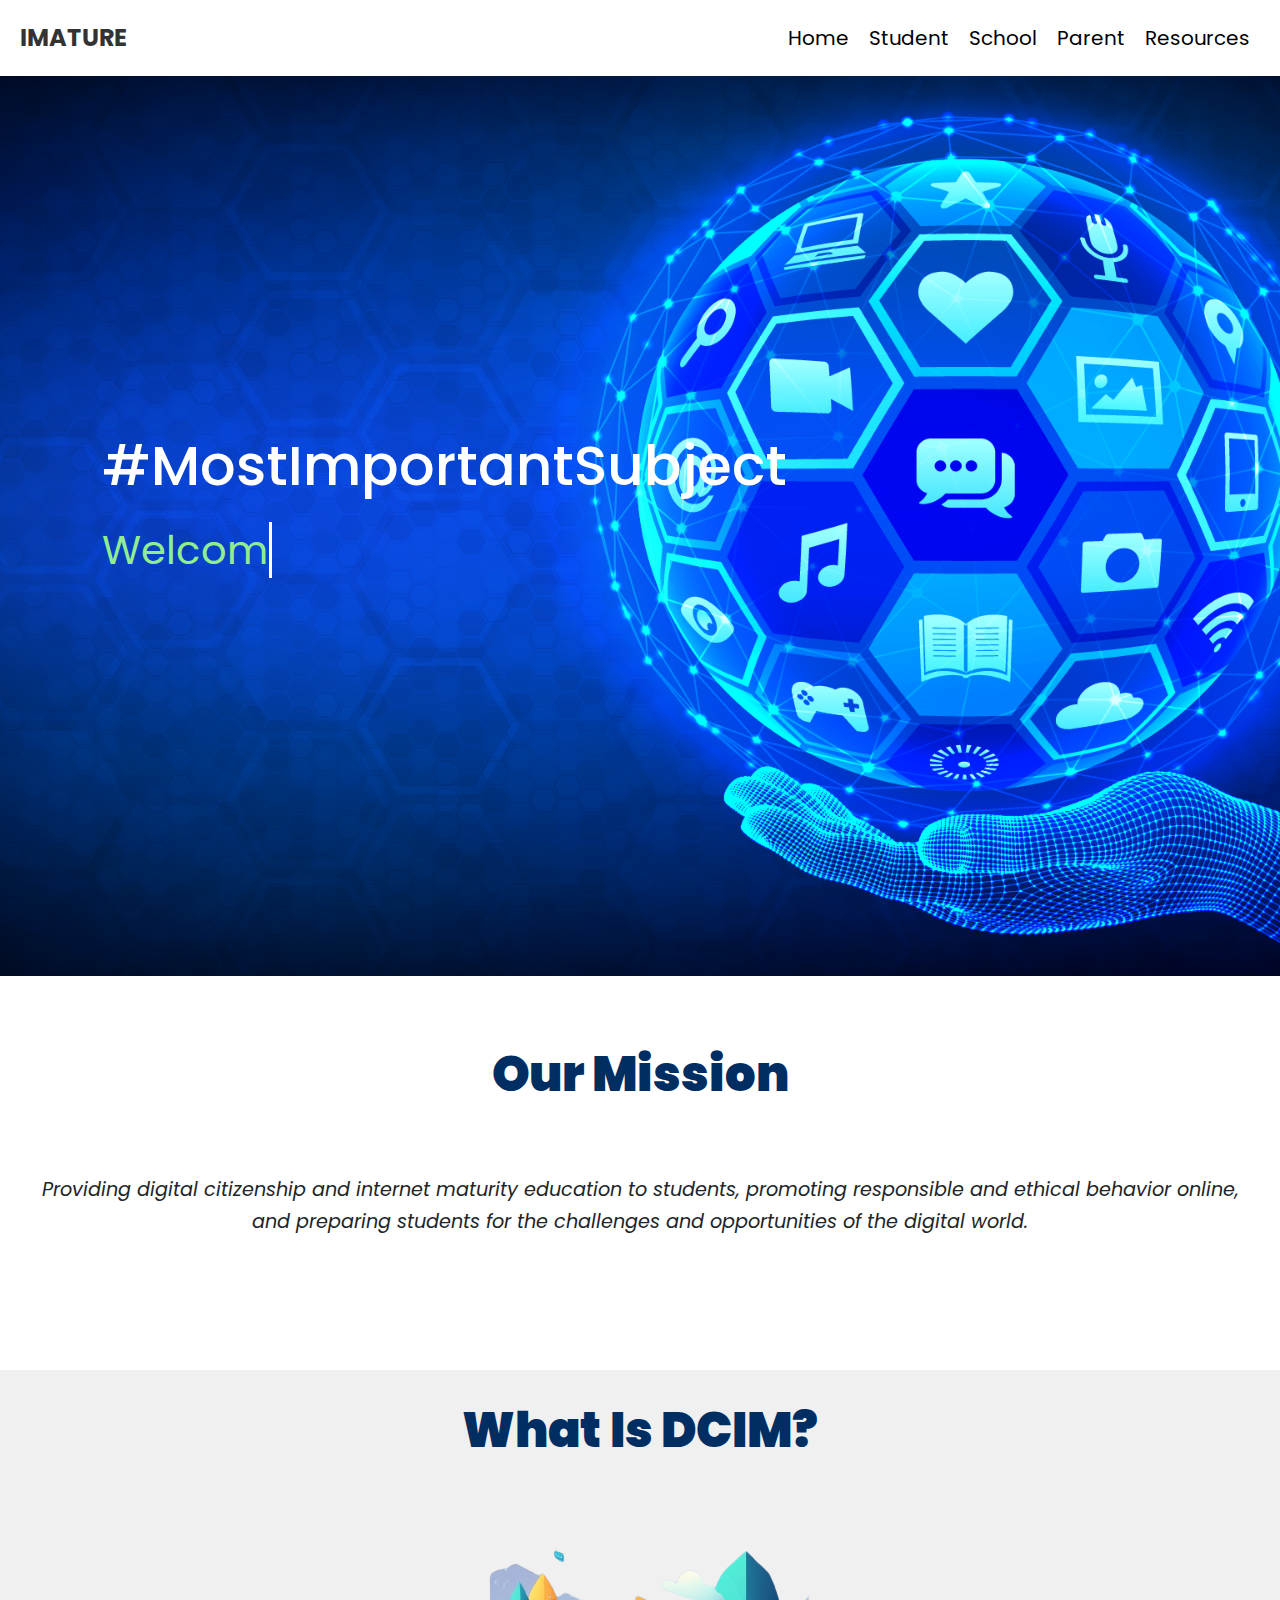
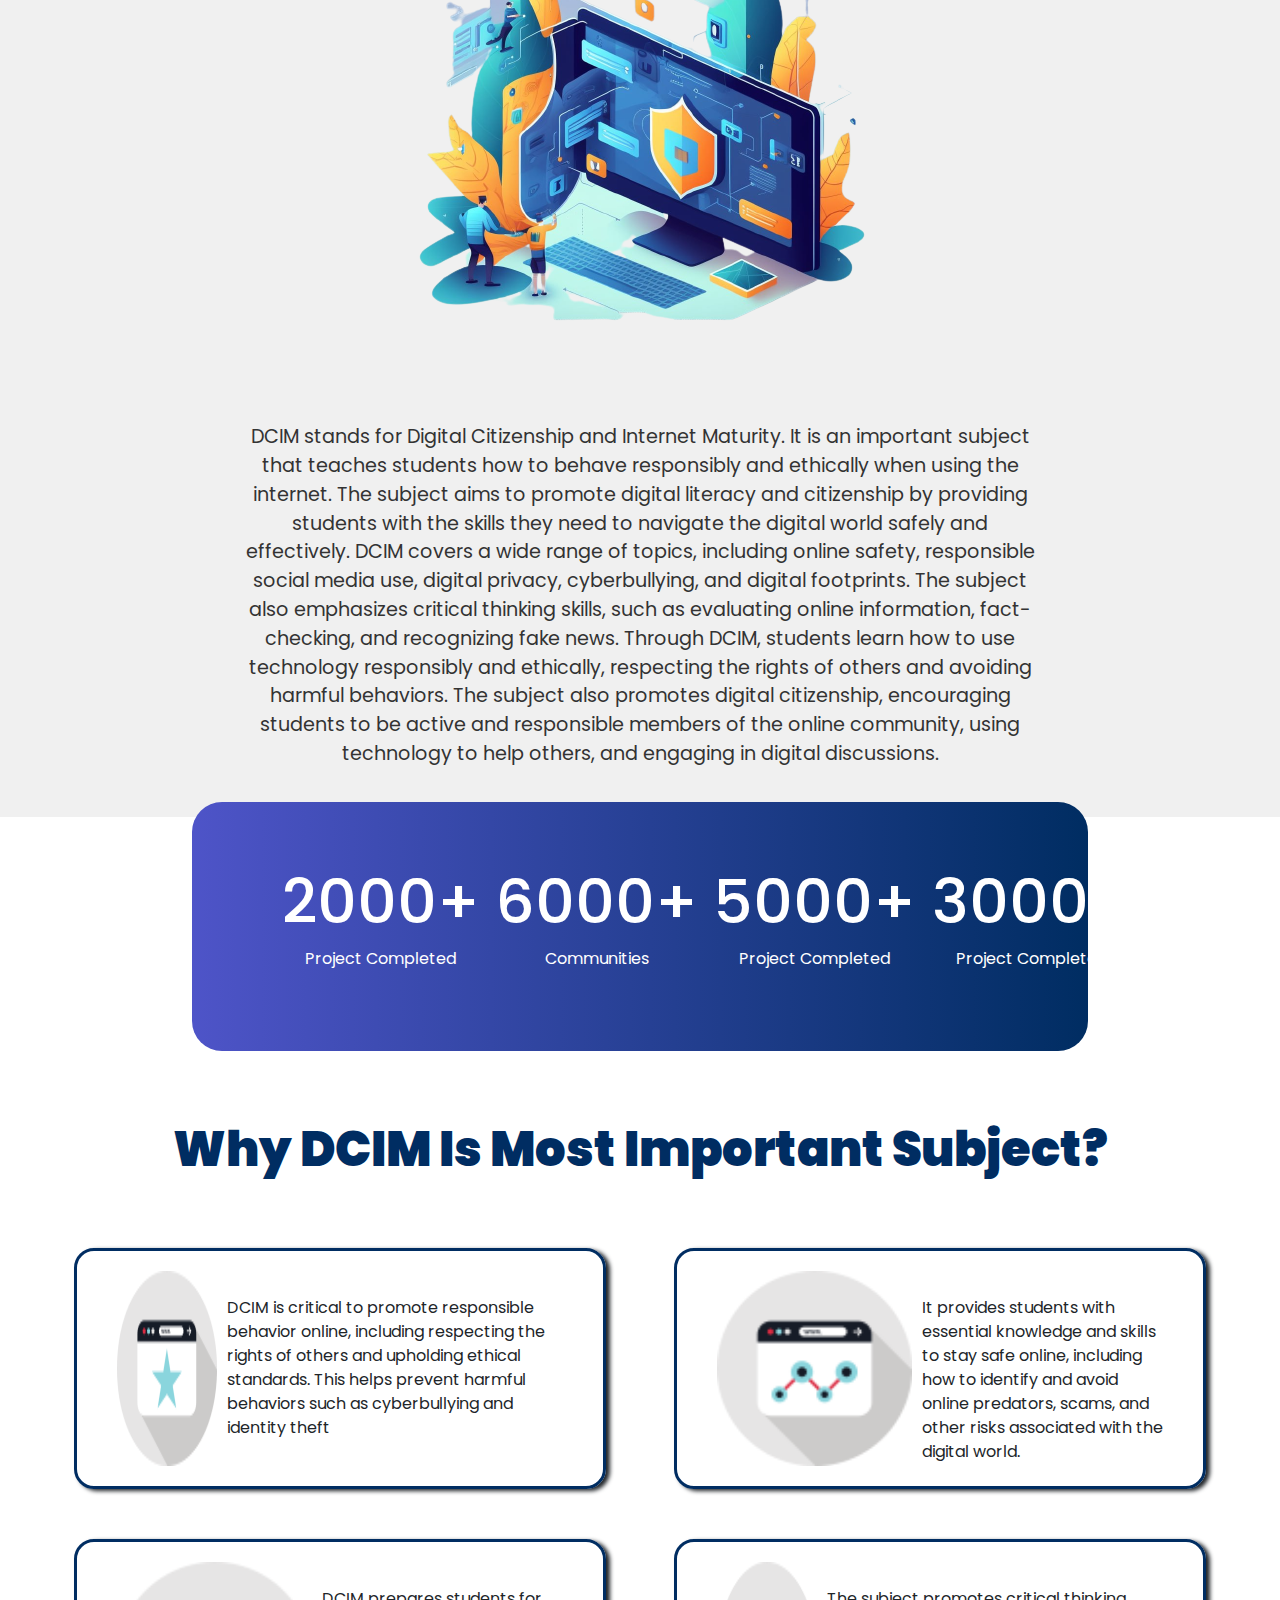
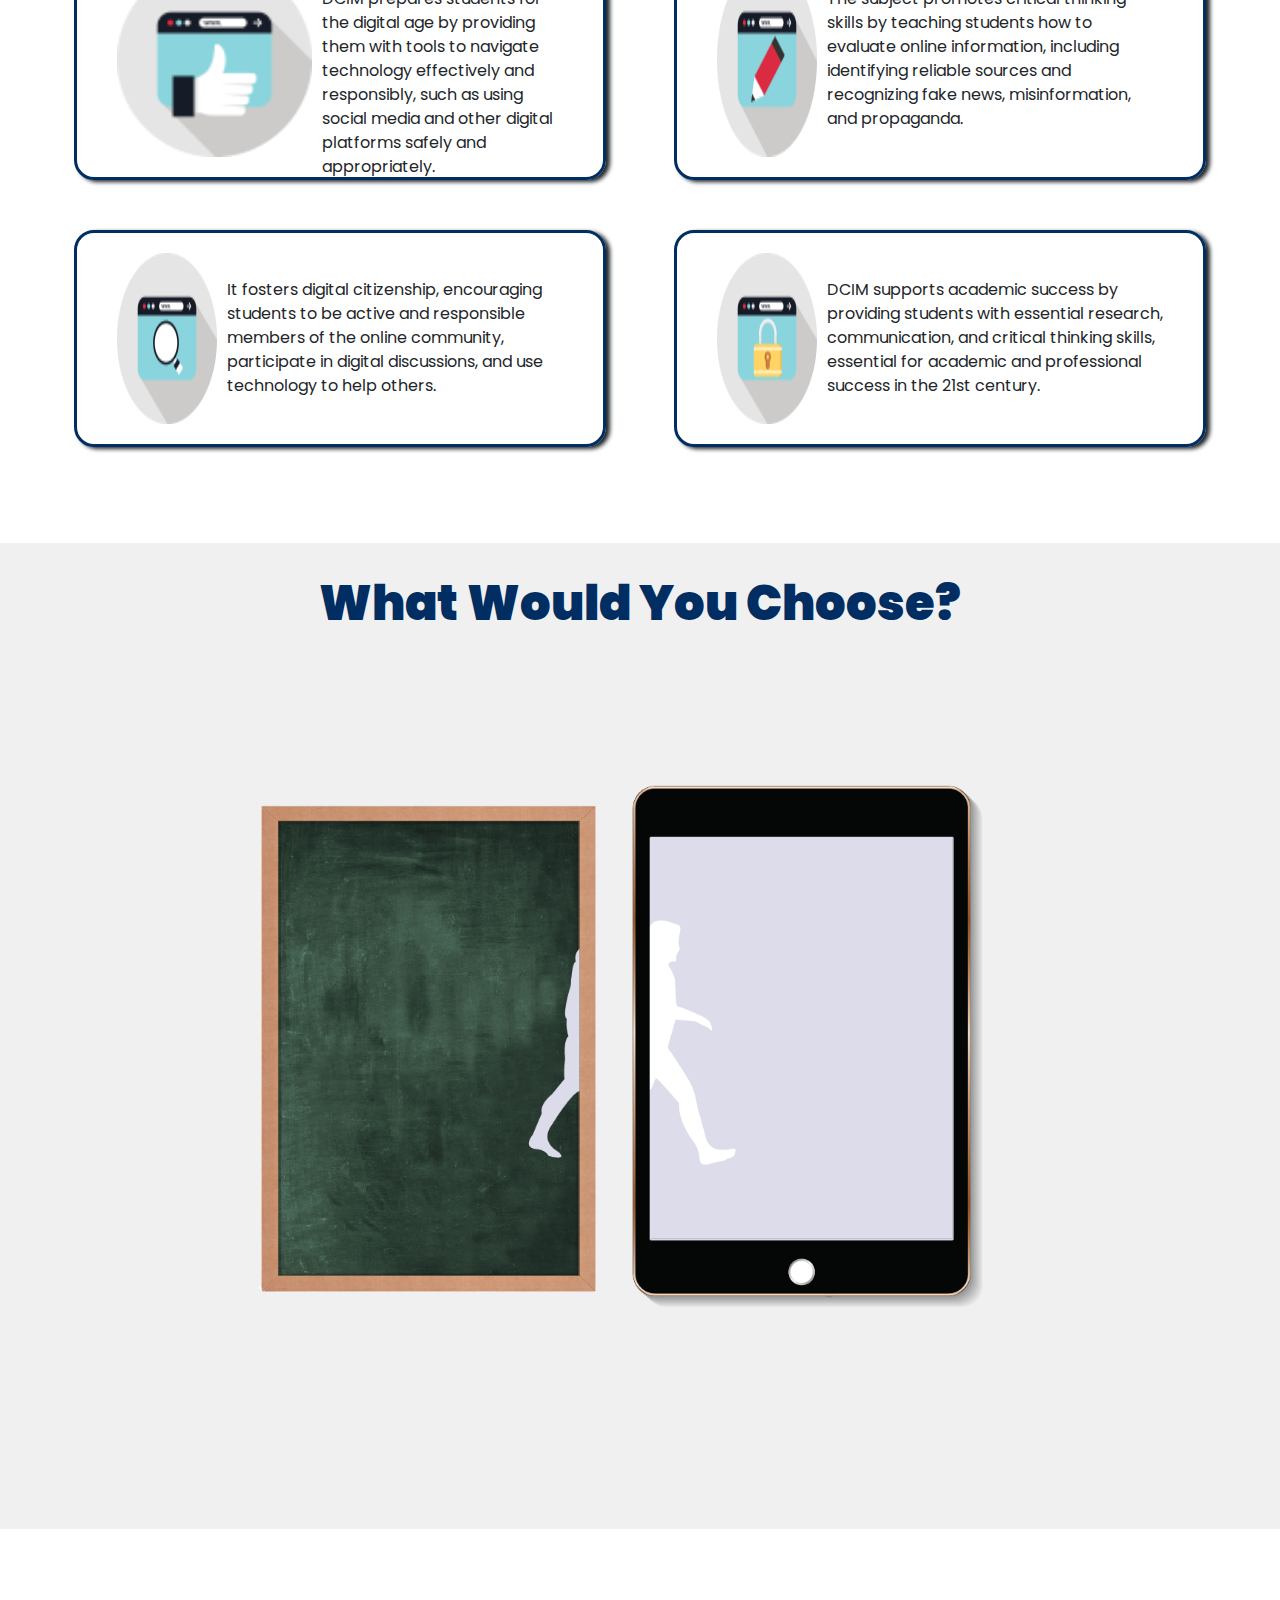
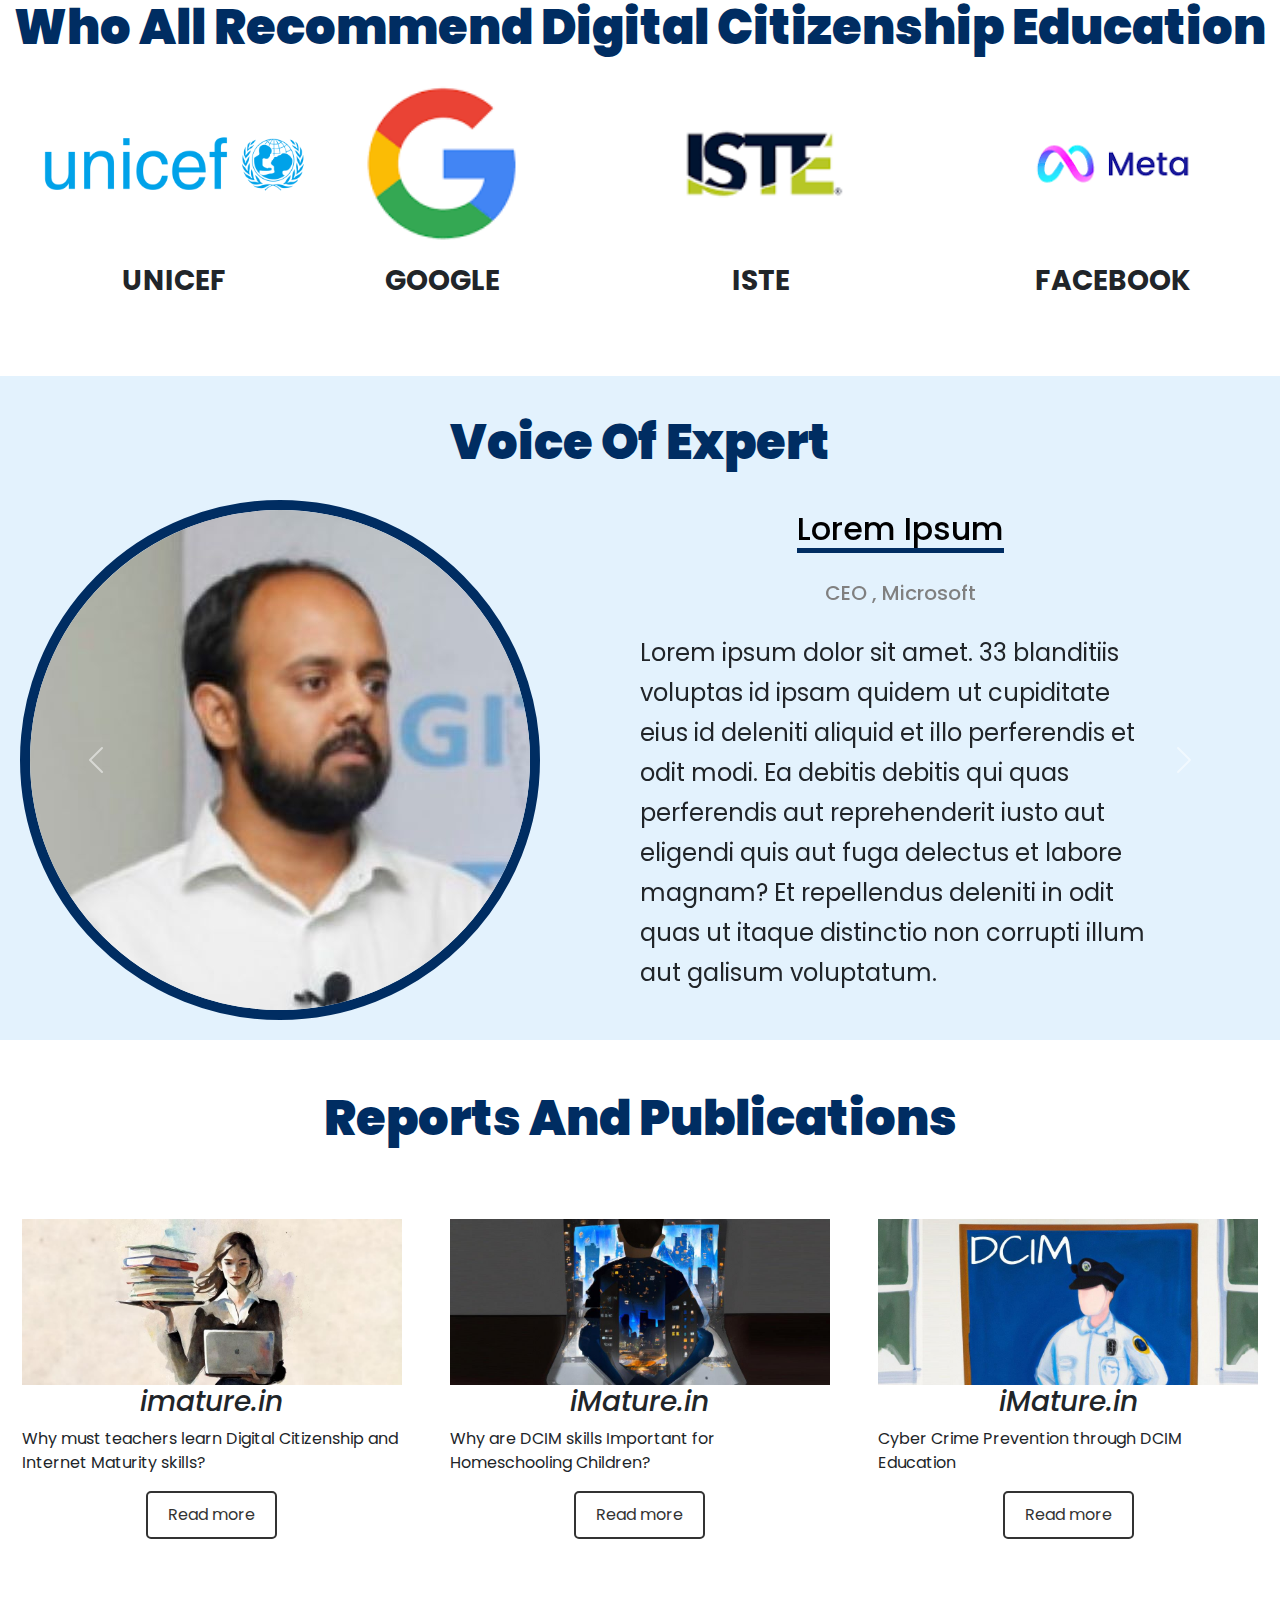
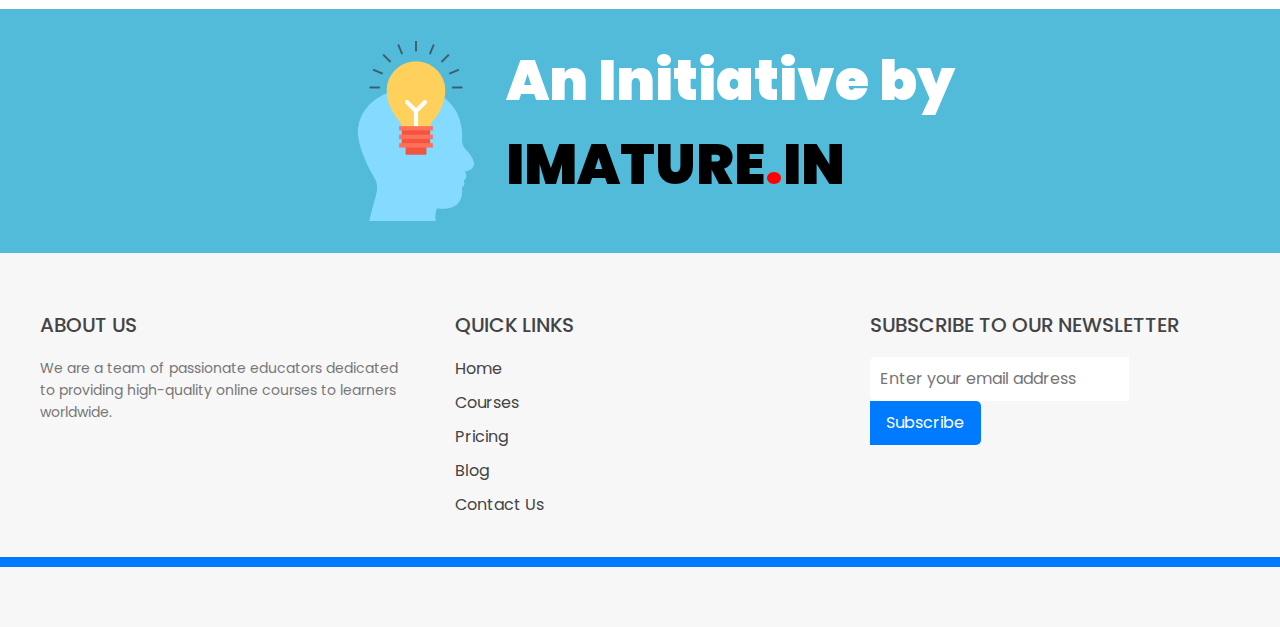
==== index.html @ e11a8e47 "Before Content Finalize" ====
<!DOCTYPE html>
<html lang="en">
  <head>
    <meta charset="UTF-8" />
    <meta http-equiv="X-UA-Compatible" content="IE=edge" />
    <meta name="viewport" content="width=device-width, initial-scale=1.0" />
    <title>#MostImportantSubject</title>

    <link rel="shortcut icon" href="./Images/fav.png" type="image/x-icon">

    <link rel="stylesheet" href="./CSS/style.css" />
    <script src="./Js/javascript.js"></script>

    <link rel="stylesheet" href="https://cdn.jsdelivr.net/npm/bootstrap@5.3.0-alpha1/dist/css/bootstrap.min.css" />
    <script src="	https://cdn.jsdelivr.net/npm/bootstrap@5.3.0-alpha1/dist/js/bootstrap.bundle.min.js"></script>
  </head>

  <body>

    <!-- Navbar  -->


    <nav>
      <div class="logo">
        <a href="#">IMATURE</a>
      </div>
      <ul class="menu">
        <li><a href="/index.html">Home</a></li>
        <li><a href="/students.html">Student</a></li>
        <li><a href="/school.html">School</a></li>
        <li><a href="/parents.html">Parent</a></li>
        <li><a href="/resources.html">Resources</a></li>
      </ul>
      <div class="burger">
        <div class="line"></div>
        <div class="line"></div>
        <div class="line"></div>
      </div>
    </nav>


    <!-- Hero Page -->


    <section class="hero">
      <div class="hero-text">
        <!-- Typewriter -->
        <h1>#MostImportantSubject</h1>
        <p
          class="typewrite"
          data-period="2000"
          data-type='[ 
                "Welcome to the new future", 
                "The future is Here", 
                "A fight against Internet", 
                "TheMostImportantSubject" 
                ]'
        ></p>
      </div>
    </section>


    <!-- Mission -->


    <div class="mission section">
      <h1 class="heading">Our Mission</h1>
      <p>
        Providing digital citizenship and internet maturity education to students, promoting responsible and ethical behavior online, <br> and preparing students for the challenges and opportunities of the digital world.
      </p>
    </div>


    <!-- What is DCIM -->


    <div class="dcim-section">
      <h1 class="heading">What Is DCIM?</h1>
      <div class="dcim-content">
        <img src="./Images/LandingPage/DCIM.png" alt="DCIM" />
        <p>
          DCIM stands for Digital Citizenship and Internet Maturity. It is an important subject that teaches students how to behave responsibly and ethically when using the internet. The subject aims to promote digital literacy and citizenship by providing students with the skills they need to navigate the digital world safely and effectively. DCIM covers a wide range of topics, including online safety, responsible social media use, digital privacy, cyberbullying, and digital footprints. The subject also emphasizes critical thinking skills, such as evaluating online information, fact-checking, and recognizing fake news. Through DCIM, students learn how to use technology responsibly and ethically, respecting the rights of others and avoiding harmful behaviors. The subject also promotes digital citizenship, encouraging students to be active and responsible members of the online community, using technology to help others, and engaging in digital discussions.
        </p>
      </div>
    </div>


    <!-- Numbers -->
    
    <div class="section numbers">
      <div class="container2 grid grid-four-column">
        <div>
          <h2 class="counter-numbers">2000+</h2>
          <p>project completed</p>
        </div>
        <div>
          <h2 class="counter-numbers">6000+</h2>
          <p>Communities</p>
        </div>
        <div>
          <h2 class="counter-numbers">5000+</h2>
          <p>project completed</p>
        </div>
        <div>
          <h2 class="counter-numbers">3000+</h2>
          <p>project completed</p>
        </div>
      </div>
    </div>


    
    <!-- Why DCIM -->


    <div class="whydcim section">
      <h1 class="heading">Why DCIM Is Most Important Subject?</h1>

      <div class="whydcim_cards">
        <div class="whydcim_frame">
          <img src="./Images/StudentsPage/skill_10.png" alt="whydcim" />
          <p>
            DCIM is critical to promote responsible behavior online, including respecting the rights of others and upholding ethical standards. This helps prevent harmful behaviors such as cyberbullying and identity theft
          </p>
        </div>

        <div class="whydcim_frame">
          <img src="./Images/StudentsPage/skill_4.png" alt="whydcim" />
          <p>
            It provides students with essential knowledge and skills to stay safe online, including how to identify and avoid online predators, scams, and other risks associated with the digital world.
          </p>
        </div>

        <div class="whydcim_frame">
          <img src="./Images/StudentsPage/skill_3.png" alt="whydcim" />
          <p>
            DCIM prepares students for the digital age by providing them with tools to navigate technology effectively and responsibly, such as using social media and other digital platforms safely and appropriately.
          </p>
        </div>

        <div class="whydcim_frame">
          <img src="./Images/StudentsPage/skill_6.png" alt="whydcim" />
          <p>
            The subject promotes critical thinking skills by teaching students how to evaluate online information, including identifying reliable sources and recognizing fake news, misinformation, and propaganda.
          </p>
        </div>

        <div class="whydcim_frame">
          <img src="./Images/StudentsPage/skill_7.png" alt="whydcim" />
          <p>
            It fosters digital citizenship, encouraging students to be active and responsible members of the online community, participate in digital discussions, and use technology to help others.
          </p>
        </div>

        <div class="whydcim_frame">
          <img src="./Images/StudentsPage/skill_9.png" alt="whydcim" />
          <p>
            DCIM supports academic success by providing students with essential research, communication, and critical thinking skills, essential for academic and professional success in the 21st century.
          </p>
        </div>
      </div>
    </div>


    
    <!-- Would You Rather -->

    <div class="dcim-section">
      <h1 class="heading"> What Would You Choose? </h1>
      <div class="dcim-content">
        <img src="./Images/LandingPage/BgLess.png" alt="DCIM" />
      </div>
    </div>


    <!-- Supporters -->


    <div class="organisation section">
      <h1 class="heading">Who All Recommend Digital Citizenship Education</h1>
    
      <div class="org">
        <div class="organisation_content">
          <img src="./Images/LandingPage/unicef.png" alt="unicef">
          <h3>UNICEF</h3>
        </div>
    
        <div class="organisation_content">
          <img src="./Images/LandingPage/google-logo.png" alt="unicef">
          <h3>GOOGLE</h3>
        </div>
    
        <div class="organisation_content">
          <img src="./Images/LandingPage/ISTE-logo.png" alt="unicef">
          <h3>ISTE</h3>
        </div>
        <div class="organisation_content">
          <img src="./Images/LandingPage/facebook-logo.png" alt="unicef">
          <h3>FACEBOOK</h3>
        </div>
      </div>
    </div>

    <!-- Testimonials -->

    <div class="expert">
      <h1 class="heading">Voice Of Expert</h1>
    
      <div id="carouselExample" class="carousel slide">
        <div class="carousel-inner">
          <div class="carousel-item active">
            <div class="expert_content">
              <img src=" ./Images/SchoolPage/raghupandey.jpg
" alt="expert" />
    
              <div class="expert_voice">
                <h2>Lorem Ipsum</h2>
                <h5>CEO , Microsoft</h5>
                <p>
                  Lorem ipsum dolor sit amet. 33 blanditiis voluptas id ipsam
                  quidem ut cupiditate eius id deleniti aliquid et illo
                  perferendis et odit modi. Ea debitis debitis qui quas
                  perferendis aut reprehenderit iusto aut eligendi quis aut fuga
                  delectus et labore magnam? Et repellendus deleniti in odit
                  quas ut itaque distinctio non corrupti illum aut galisum
                  voluptatum.
                </p>
    
                <div class="expert_icon"></div>
              </div>
            </div>
          </div>
          <div class="carousel-item">
            <div class="expert_content">
              <img src="./Images/SchoolPage/raghupandey.jpg
" alt="expert" />
    
              <div class="expert_voice">
                <h2>Lorem Ipsum</h2>
                <h5>CEO , Microsoft</h5>
                <p>
                  Lorem ipsum dolor sit amet. 33 blanditiis voluptas id ipsam
                  quidem ut cupiditate eius id deleniti aliquid et illo
                  perferendis et odit modi. Ea debitis debitis qui quas
                  perferendis aut reprehenderit iusto aut eligendi quis aut fuga
                  delectus et labore magnam? Et repellendus deleniti in odit
                  quas ut itaque distinctio non corrupti illum aut galisum
                  voluptatum.
                </p>
    
                <div class="expert_icon"></div>
              </div>
            </div>
          </div>
        </div>
        <button class="carousel-control-prev" type="button" data-bs-target="#carouselExample" data-bs-slide="prev">
          <span class="carousel-control-prev-icon" aria-hidden="true"></span>
          <span class="visually-hidden">Previous</span>
        </button>
        <button class="carousel-control-next" type="button" data-bs-target="#carouselExample" data-bs-slide="next">
          <span class="carousel-control-next-icon" aria-hidden="true"></span>
          <span class="visually-hidden">Next</span>
        </button>
      </div>
    </div>


    <!-- Reports -->

    <div class="reports">
      <h1 class="report_heading heading">Reports And Publications</h1>
      <div class="report section">
        <div class="report_content">
          <img src="./Images/LandingPage/report-imature.jfif" alt="newspaper" />
          <h3>imature.in</h3>
          <p>Why must teachers learn Digital Citizenship and Internet Maturity skills?</p>
         <a href="https://imature.in/blog/post/2865/why-must-teachers-learn-digital-citizenship-and-internet-maturity-skills" class="report-button">Read more</a>
        </div>
       
      
      
      
        <div class="report_content">
          <img src="./Images/LandingPage/report-imature-2.jfif" alt="newspaper" />
          <h3>iMature.in</h3>
          <p>Why are DCIM skills Important for Homeschooling Children?</p>
          <a href="
          https://imature.in/blog/post/2862/why-are-dcim-skills-important-for-homeschooling-children" class="report-button">Read more</a>
        </div>

        <div class="report_content">
          <img src="./Images/LandingPage/report-imature-3.jfif" alt="newspaper" />
          <h3>iMature.in</h3>
          <p>Cyber Crime Prevention through DCIM Education</p>
          <a href="https://imature.in/blog/post/2861/cyber-crime-prevention-through-dcim-education" target="_blank" class="report-button">Read more</a>
        </div>

        <!-- <div class="report_content">
          <img src="./Images/LandingPage/cyber-report.jpg" alt="newspaper" />
          <h3>Cyber Civics</h3>
          <p>
            Teaching Digital Citizenship, the Montessori Way</p>
          <a href="
          https://imature.in/blog/post/2862/why-are-dcim-skills-important-for-homeschooling-children" class="report-button">Read more</a>
        </div> -->
      </div>
    </div>


    <!-- Inititaive strip -->


    <div class="initiate">
      <div class="initiate_content">
        <img src="./Images/initiative.png" alt="initiative" />
        <p class="para_by">
          <span class="white">An Initiative by</span>
          <br />IMATURE<span>.</span>IN
        </p>
      </div>
    </div>


    <!-- Footer -->

    <footer>
      <div class="footer-container">
        <div class="footer-column">
          <h4>About Us</h4>
          <p>We are a team of passionate educators dedicated to providing high-quality online courses to learners worldwide.
          </p>
        </div>
        <div class="footer-column">
          <h4>Quick Links</h4>
          <ul>
            <li><a href="#">Home</a></li>
            <li><a href="#">Courses</a></li>
            <li><a href="#">Pricing</a></li>
            <li><a href="#">Blog</a></li>
            <li><a href="#">Contact Us</a></li>
          </ul>
        </div>
        <div class="footer-column">
          <h4>Subscribe to our Newsletter</h4>
          <form>
            <input type="email" placeholder="Enter your email address" required>
            <button type="submit">Subscribe</button>
          </form>
        </div>
      </div>
      <div class="footer-scroll"></div>
    </footer>


   
  </body>
</html>
---- CSS/style.css ----
@import url('https://fonts.googleapis.com/css2?family=Poppins:wght@100;300;400;500;600;700;800;900&display=swap');


/* Base styles */


* {
  margin: 0;
  padding: 0;
  box-sizing: border-box;
  font-family: "Poppins", sans-serif;
  text-decoration: none;
}


body {
  margin: 0;
  padding: 0;
}

.section {
  padding: 50px;
  margin-top: 20px;
}

.heading{
  text-align: center;
  color: #002D62;
  font-weight: 900;
  font-size: 3rem;
}


/* Navbar */


nav {
  display: flex;
  justify-content: space-between;
  align-items: center;
  padding: 20px;
  background-color: #fff;
  color: #000000;
  left: 0;
}

.logo a {
  font-size: 24px;
  font-weight: bold;
  text-decoration: none;
  color: #333;
}

.menu {
  display: flex;
  justify-content: space-between;
  align-items: center;
  list-style: none;
  margin: 0;
  padding: 0;
}

.menu li a {
  font-size: 20px;
  text-decoration: none;
  color: black;
  padding: 10px;
  transition: all 0.3s ease;
}

.menu li a:hover {
  color: #0077ff;
  border-radius: 4px;
}

.burger {
  display: none;
  cursor: pointer;
}

.burger div {
  width: 25px;
  height: 3px;
  background-color: #333;
  margin: 5px;
  transition: all 0.3s ease;
}


/* Hero Section */


.hero {
  height: 100vh;
  display: flex;
  flex-direction: column;
  justify-content: center;
  align-items: center;
  background-image: url("../Images/LandingPage/HeroPage-BG.png");
  background-size: cover;
  background-position: center;
  color: #fff;
  text-align: center;
  padding: 0 20px;
}

.hero-text {
  width: 90%;
  max-width: 1680px;
  margin: 0 auto;
  padding: 0 20px;
  color: #fff;
  text-align: left;
}

.hero h1 {
  font-size: 3.5rem;
  margin-bottom: 20px;
}

.hero-text span{
  color: lightgreen;
}

.hero p {
  font-size: 2.5rem;
  margin-bottom: 40px;
}

.typewrite {
  color: white;
}


/* Mission  */


.mission h1 {
  text-align: center;
  font-weight: 900;
  font-size: 3rem;
}

.mission p {
  text-align: center;
  font-size: 1.2rem;
  line-height: 2rem;
  font-style: italic;
  margin-top: 50px;
  padding: 20px;
}


/* What is DCIM  */


.dcim-section {
  display: flex;
  flex-direction: column;
  justify-content: center;
  align-items: center;

  margin-top: 2rem;
  padding: 2rem;
  background-color: #f0f0f0;
}

.dcim-section h1 {
  font-weight: 900;
  font-size: 3rem;
  text-align: center;
  margin-bottom: 2rem;
}

.dcim-content {
  display: flex;
  flex-direction: column;
  justify-content: center;
  align-items: center;
  max-width: 800px;
  margin: 0 auto;
  text-align: center;
}

.dcim-content img {
  max-width: 100%;
  margin-bottom: 2rem;
}

.dcim-content p {
  font-size: 1.2rem;
  line-height: 1.5;
  color: #333;
}


/* Why DCIM */


.wdcim_content {
  margin-top: 20px;
  display: flex;
}

.wdcim_content p {
  text-align: center;
  align-self: center;
  padding: 50px;
  line-height: 2rem;
}

.whydcim h1 {
  text-align: center;
  font-weight: 900;
  font-size: 3rem;
}

.whydcim_cards {
  margin-top: 20px;
  display: flex;
  justify-content: space-evenly;
  flex-wrap: wrap;
}

.whydcim_frame {
  display: flex;
  margin-top: 50px;
  padding: 20px 40px;
  width: 42%;
  border-radius: 20px;
  border: 3px solid #002d62;
  box-shadow: 4px 2px 4px;
}


.whydcim_frame:hover {
    color: white;
    background-color: #002d62;
    transition: 0.5s ease-in-out;
    border: 3px solid white;
}

.whydcim_frame p {
  padding: 25px 0 10px 10px;
}



/* What would you choose */



/* Numbers */

.section {
  padding: 4rem 0;
  margin: 6px;
}

.container2 {
  max-width: 140rem;
  margin: 0 auto;
}

.grid {
  display: grid;
  gap: 1rem;
}

.grid-four-column {
  grid-template-columns: repeat(4, 1fr);
  max-width: 80%;
}

.numbers {
  background: -webkit-linear-gradient(0deg, #4e54c8 0%, #002d62 100%);
  text-align: center;
  transition: all 0.7s linear;
  color: #fff;
  border-radius: 30px;
  width: 70%;
  margin: 0px auto;
  margin-top: -15px;
}

.counter-numbers {
  font-size: 3.8rem;
}

.numbers p {
  color: #fff;
  text-transform: capitalize;
}


/* Supporters */

.organisation {
  display: flex;
  flex-direction: column;
  justify-content: center;
}

.org {
  display: flex;
  justify-content: space-evenly;


}

.organisation_content img {
height: 200px;
}

.organisation_content {

  display: flex;
  flex-direction: column;
  align-items: center;
}

.organisation_content h3 {
  font-weight: 700;
}

/* Testimonials */

.expert {
  width: 100%;

  background-color: #e3f2fd;
  margin-bottom: 50px;
}

.expert_content {
  display: flex;
  padding: 20px;
  justify-content: center;
  align-items: center;
}

.expert_content img{
  max-width: 560px;
  border: 10px solid #002d62;
  border-radius: 50%;
}

.expert h1 {
  padding-top: 38px;

}

.expert_voice {

  display: flex;
  flex-direction: column;
  align-items: center;

  padding: 0px 100px;

}

.expert_voice h2 {

  border-bottom: 5px solid #002d62;
  color: rgb(0, 0, 0);

}

.expert_voice h5 {
  margin-top: 20px;
  color: grey;
}

.expert_voice p {
  padding: 0px 0px;

  font-size: 1.5rem;
  margin-top: 20px;
  line-height: 2.5rem;
}


/* Reports */

.report {
  display: flex;
  justify-content: space-evenly;
  align-items: center;
  flex-wrap: wrap;
 gap: 2rem;


}


.report_content {
  width:30%;
  display: flex;
  flex-direction: column;
  align-items: center;
  justify-content: center;
}
.report_content img{
  width: 100%;

  
}


.report_content h3 {
  font-style: italic;
}
.report-button {
  border: 2px solid #333;
  display: inline-block;
  padding: 10px 20px;
  background-color: #fff;
  color: #333;
  border-radius: 5px;
  text-decoration: none;
  transition: background-color 0.3s ease-in-out, color 0.3s ease-in-out;
}

.report-button:hover {
  background-color: #333;
  color: #fff;
}


/* Initiative */


.initiate {
  display: flex;
  justify-content: center;
  align-items: center;
}

.initiate_content {
  width: 100%;
  display: flex;
  justify-content: center;
  align-items: center;
  background-color: rgb(81, 187, 217);
  padding: 30px;
}

.initiate_content p {
  font-size: 3.5rem;
  font-weight: 1000;
  color: black;
}

p span {
  color: red;
}

p .white {
  color: white;
}



/* Footer */

footer {
  background-color: #f7f7f7;
  padding: 60px 0;
  overflow: hidden;
}

.footer-container {
  max-width: 1200px;
  margin: 0 auto;
  display: flex;
  flex-wrap: wrap;
  justify-content: space-between;
}

.footer-column {
  width: calc(100% / 3 - 30px);
  margin-bottom: 30px;
}

.footer-column h4 {
  color: #444;
  font-size: 20px;
  margin-bottom: 20px;
  text-transform: uppercase;
}

.footer-column p {
  color: #777;
  font-size: 14px;
  line-height: 22px;
}

.footer-column ul {
  list-style: none;
  margin: 0;
  padding: 0;
}

.footer-column ul li {
  margin-bottom: 10px;
}

.footer-column ul li a {
  color: #444;
  font-size: 16px;
  text-decoration: none;
  transition: all 0.3s ease-in-out;
}

.footer-column ul li a:hover {
  color: #007bff;
}

footer form input[type="email"] {
  border: none;
  border-radius: 5px 0 0 5px;
  padding: 10px;
  width: 70%;
}

footer form button[type="submit"] {
  background-color: #007bff;
  border: none;
  border-radius: 0 5px 5px 0;
  color: #fff;
  cursor: pointer;
  padding: 10px;
  transition: all 0.3s ease-in-out;
  width: 30%;
}

footer form button[type="submit"]:hover {
  background-color: #0062cc;
}

.footer-scroll {
  height: 10px;
  background-color: #007bff;
  animation: scroll 2s ease infinite;
}

@keyframes scroll {
  0% {
    transform: translateX(-100%);
  }

  100% {
    transform: translateX(100%);
  }
}


/* Responsive Styles */

/* Navbar */

@media screen and (max-width: 768px) {
    .menu {
        display: none;
    }

    .burger {
        display: block;
    }

    nav.active .menu {
        display: flex;
        flex-direction: column;
        position: absolute;
        top: 70px;
        left: 0;
        width: 100%;
        background-color: #333;
    }

    nav.active .menu li {
        margin: 0;
        width: 100%;
        text-align: center;
    }

    nav.active .burger div {
        background-color: #fff;
    }
}


/* Hero Page */

@media screen and (max-width: 768px) {
  .hero {
    padding: 0 10px;
  }

  .hero h1 {
    font-size: 1.5rem;
  }

  .hero p {
    font-size: 1.2rem;
    margin-bottom: 30px;
  }
}

@media screen and (max-width:1024px) {
  .wdcim_content {
    flex-direction: column;
    align-items: center;
  }

  .wdcim_content img {
    width: 80%;
    height: 50%;

  }

  .whydcim_frame {
    width: 90%;
  }

  .expert_content {
    flex-direction: column;

  }

  .expert_content img {
    width: 30%;
  }

  .org {
    flex-wrap: wrap;
  }

  .heading {
    font-size: 2rem;
  }


}

@media screen and (max-width: 768px) {

  .section {
    padding: 25px;
    margin-top: 10px;
  }

  .mission p {
    margin-top: 10px;
    padding: 10px;
  }

  .wdcim_content p {
    padding: 10px;
  }

  .whydcim_frame {
    flex-direction: column;
    align-items: center;
    padding: 10px;

  }

  .whydcim_cards {
    align-items: center;
  }

  .whydcim_frame img {
    width: 25%;
  }

  .initiate img {
    width: 20%;
  }

  .initiate_content p {

    font-size: 1.5rem;
    margin-top: 20px;
  }
  .report_content{
    width: 100%;
  }
  .report_content img {
    width: 90%;
  }

  .expert_voice {
    padding: 10px;
  }


}


/* Numbers */

@media(max-width: 768px) {
  .grid-four-column {
    grid-template-columns: repeat(1, 1fr);
  }

  .numbers {
    width: 392px;
    margin-left: 130px;
  }
}


/* Footer */

@media screen and (max-width: 768px) {
    .footer-container {
        flex-wrap: wrap;
        justify-content: center;
    }

    .footer-col {
        flex: 1 1 100%;
        margin-right: 0;
        margin-bottom: 40px;
        text-align: center;
    }

    .footer-col:last-of-type {
        margin-bottom: 0;
    }
}
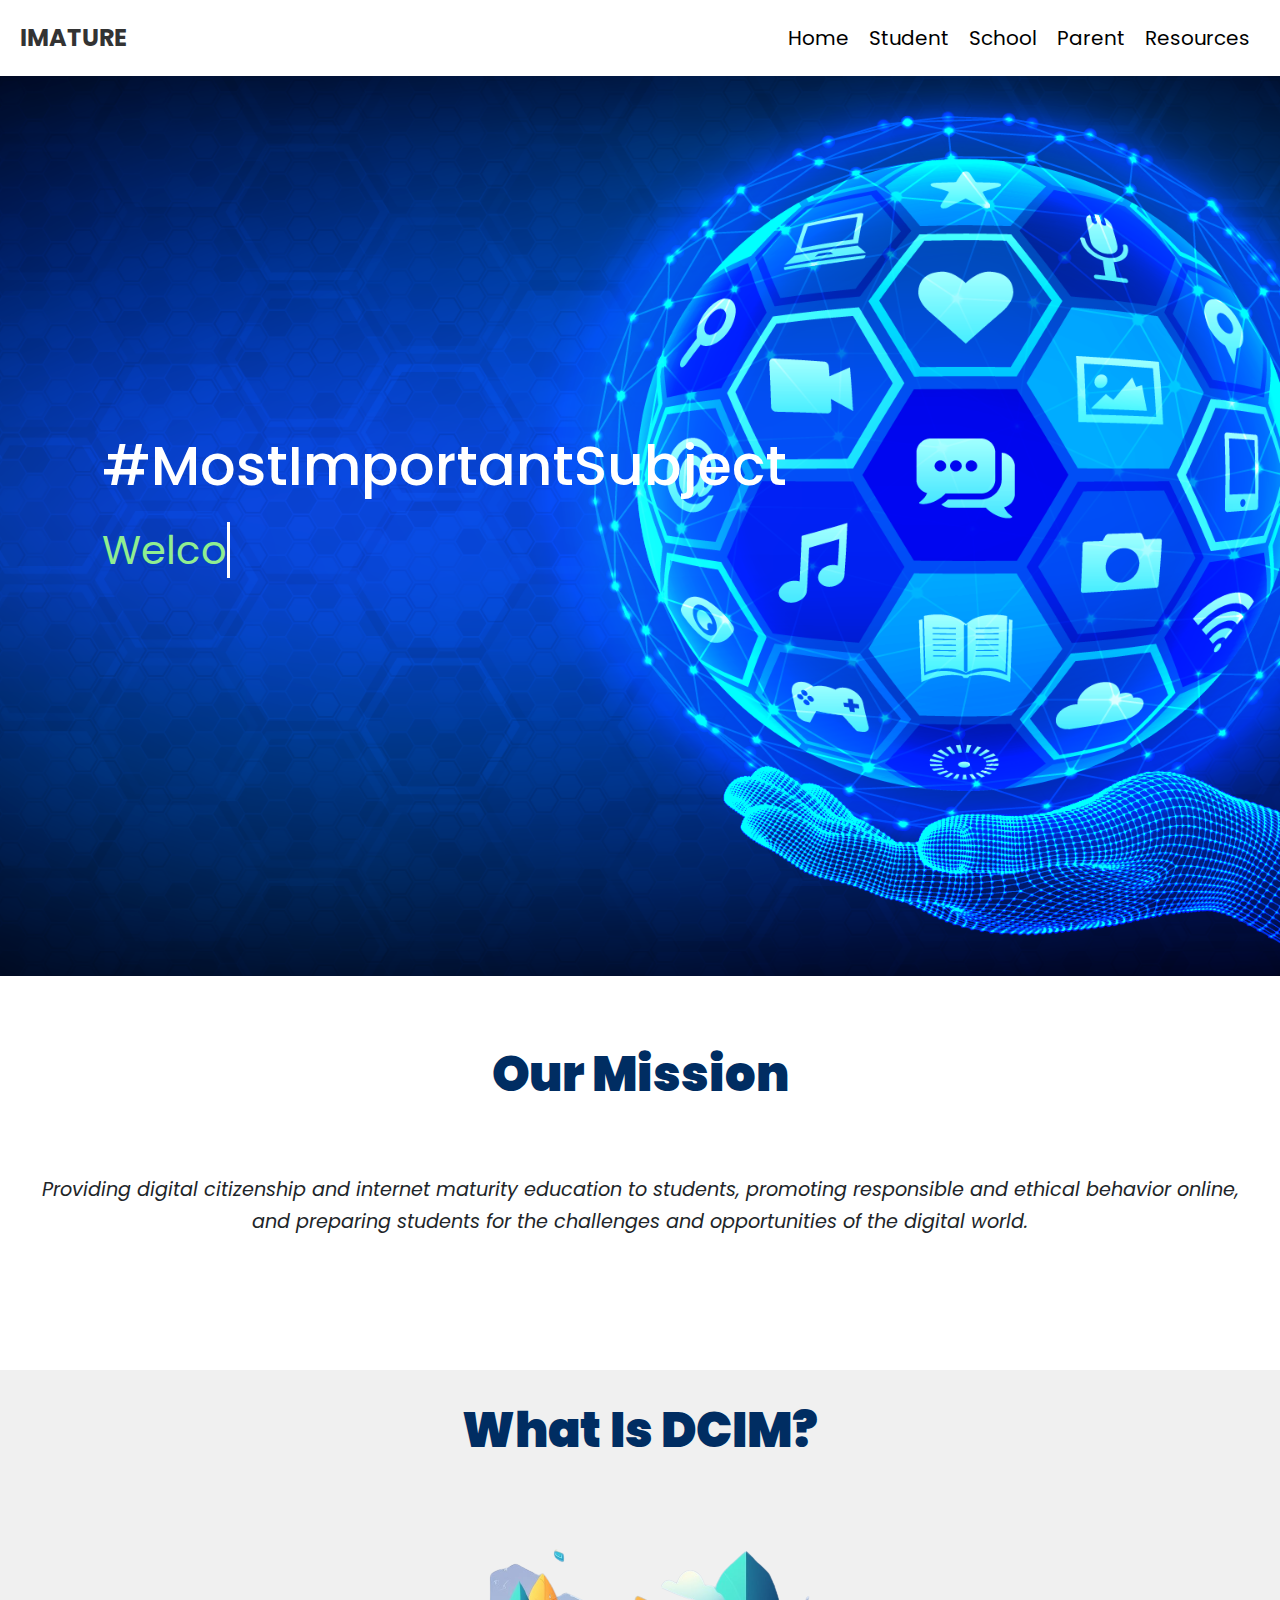
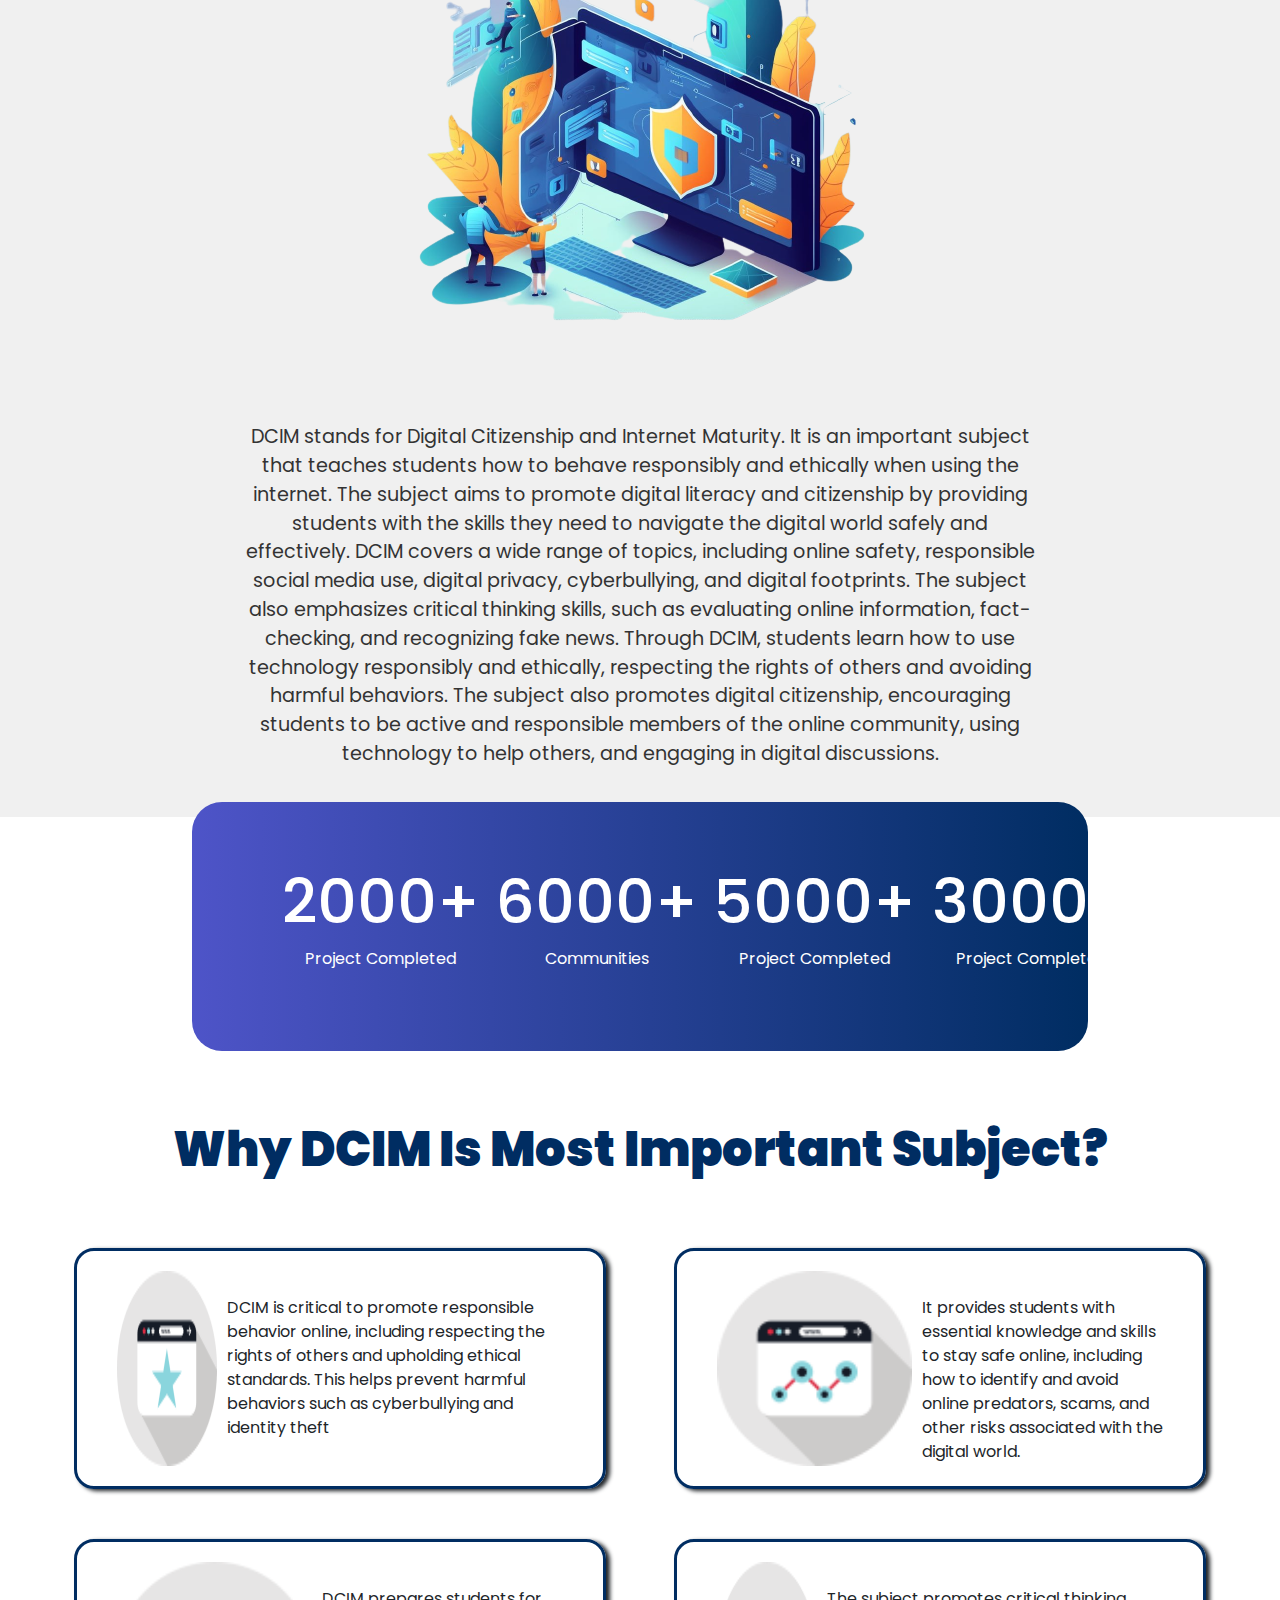
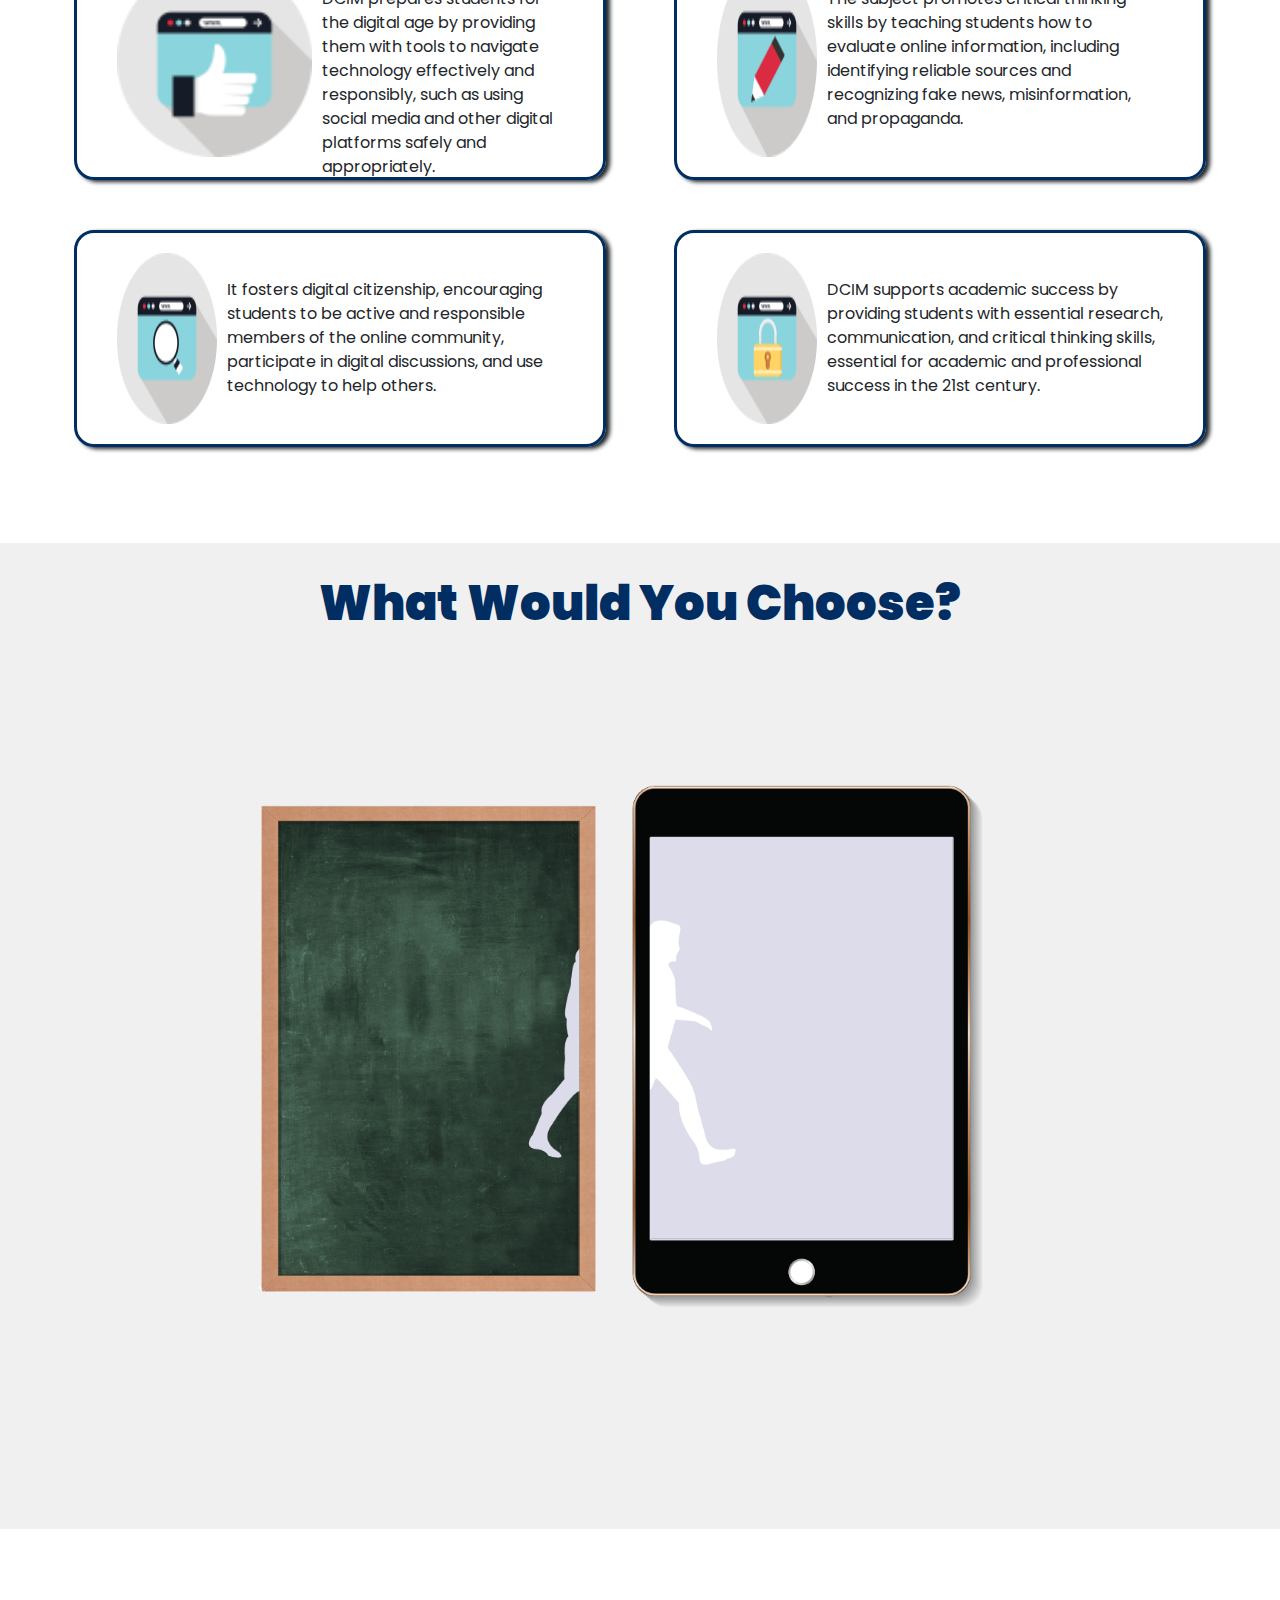
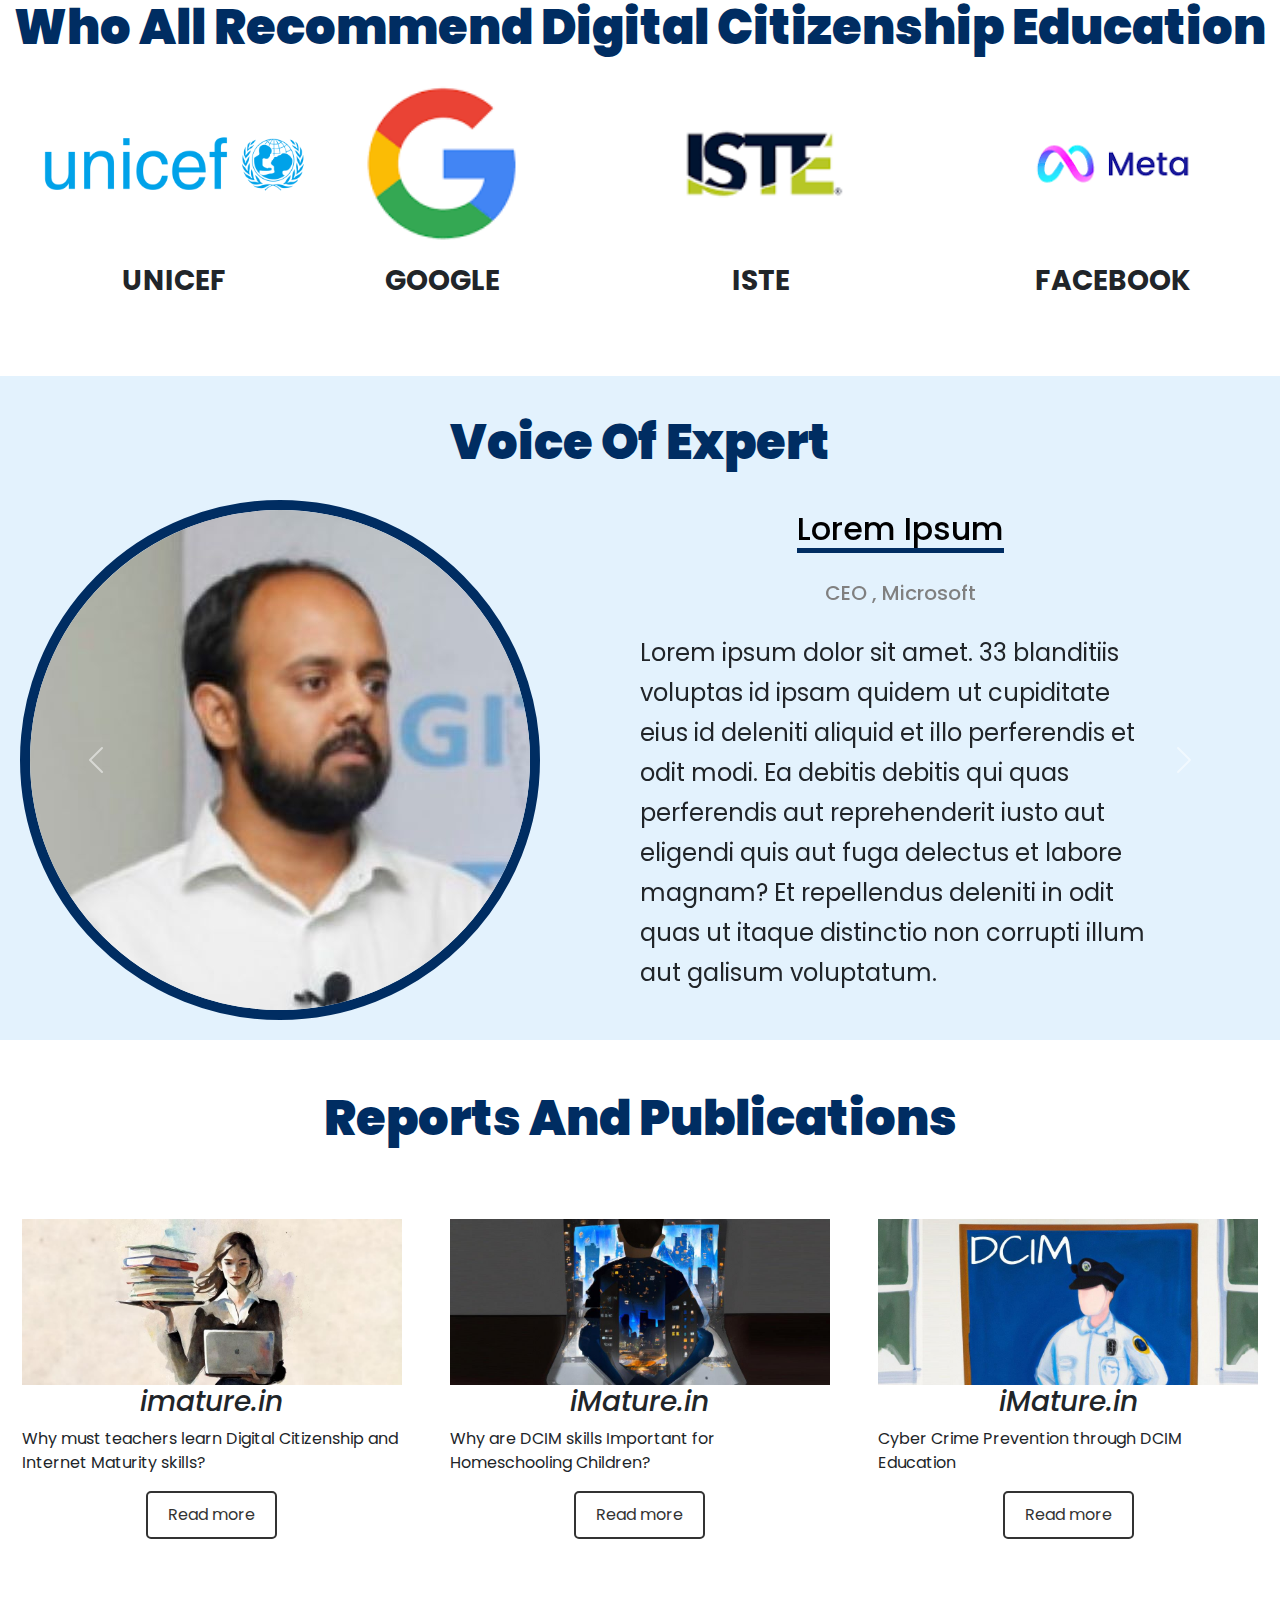
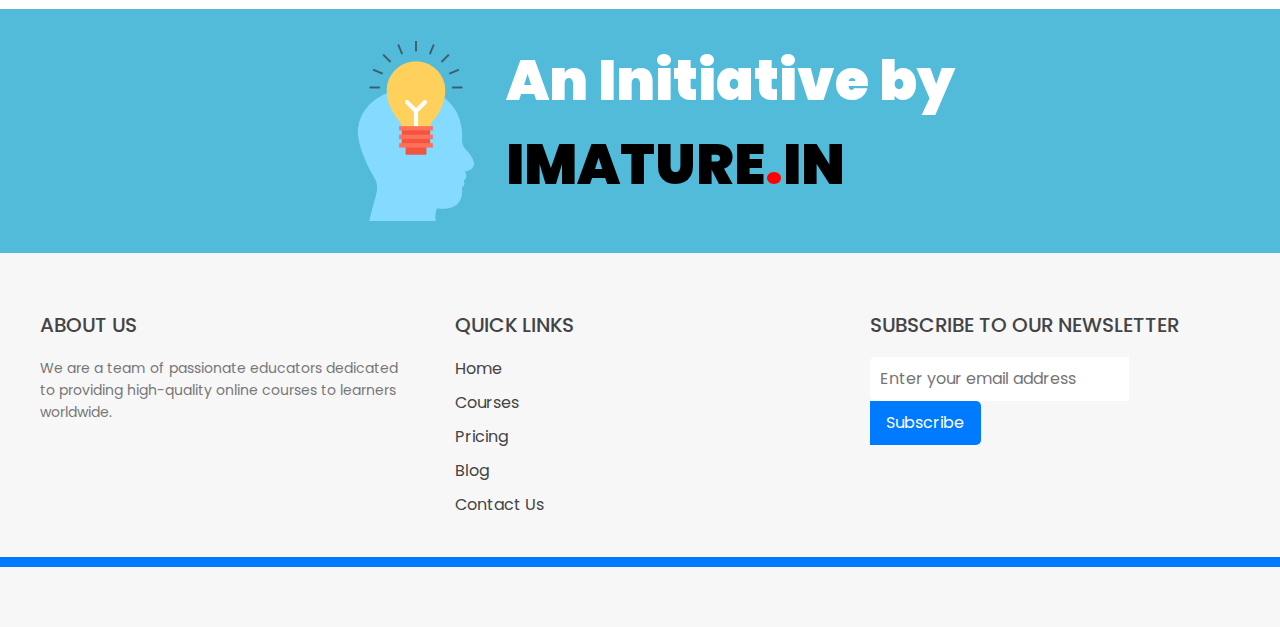
==== commit 606b9d35: "final changes done" ====
--- a/index.html
+++ b/index.html
@@ -6,23 +6,24 @@
     <meta name="viewport" content="width=device-width, initial-scale=1.0" />
     <title>#MostImportantSubject</title>
 
-    <link rel="shortcut icon" href="./Images/fav.png" type="image/x-icon">
+    <link rel="shortcut icon" href="./Images/fav.png" type="image/x-icon" />
 
     <link rel="stylesheet" href="./CSS/style.css" />
     <script src="./Js/javascript.js"></script>
 
-    <link rel="stylesheet" href="https://cdn.jsdelivr.net/npm/bootstrap@5.3.0-alpha1/dist/css/bootstrap.min.css" />
+    <link
+      rel="stylesheet"
+      href="https://cdn.jsdelivr.net/npm/bootstrap@5.3.0-alpha1/dist/css/bootstrap.min.css"
+    />
     <script src="	https://cdn.jsdelivr.net/npm/bootstrap@5.3.0-alpha1/dist/js/bootstrap.bundle.min.js"></script>
   </head>
 
   <body>
-
     <!-- Navbar  -->
-
 
     <nav>
       <div class="logo">
-        <a href="#">IMATURE</a>
+        <a href="#/index.html">IMATURE</a>
       </div>
       <ul class="menu">
         <li><a href="/index.html">Home</a></li>
@@ -38,9 +39,7 @@
       </div>
     </nav>
 
-
     <!-- Hero Page -->
-
 
     <section class="hero">
       <div class="hero-text">
@@ -59,34 +58,45 @@
       </div>
     </section>
 
-
     <!-- Mission -->
-
 
     <div class="mission section">
       <h1 class="heading">Our Mission</h1>
       <p>
-        Providing digital citizenship and internet maturity education to students, promoting responsible and ethical behavior online, <br> and preparing students for the challenges and opportunities of the digital world.
+        Providing digital citizenship and internet maturity education to
+        students, promoting responsible and ethical behavior online, <br />
+        and preparing students for the challenges and opportunities of the
+        digital world.
       </p>
     </div>
 
-
     <!-- What is DCIM -->
-
 
     <div class="dcim-section">
       <h1 class="heading">What Is DCIM?</h1>
       <div class="dcim-content">
         <img src="./Images/LandingPage/DCIM.png" alt="DCIM" />
         <p>
-          DCIM stands for Digital Citizenship and Internet Maturity. It is an important subject that teaches students how to behave responsibly and ethically when using the internet. The subject aims to promote digital literacy and citizenship by providing students with the skills they need to navigate the digital world safely and effectively. DCIM covers a wide range of topics, including online safety, responsible social media use, digital privacy, cyberbullying, and digital footprints. The subject also emphasizes critical thinking skills, such as evaluating online information, fact-checking, and recognizing fake news. Through DCIM, students learn how to use technology responsibly and ethically, respecting the rights of others and avoiding harmful behaviors. The subject also promotes digital citizenship, encouraging students to be active and responsible members of the online community, using technology to help others, and engaging in digital discussions.
+          DCIM stands for Digital Citizenship and Internet Maturity. It is an
+          important subject that teaches students how to behave responsibly and
+          ethically when using the internet. The subject aims to promote digital
+          literacy and citizenship by providing students with the skills they
+          need to navigate the digital world safely and effectively. DCIM covers
+          a wide range of topics, including online safety, responsible social
+          media use, digital privacy, cyberbullying, and digital footprints. The
+          subject also emphasizes critical thinking skills, such as evaluating
+          online information, fact-checking, and recognizing fake news. Through
+          DCIM, students learn how to use technology responsibly and ethically,
+          respecting the rights of others and avoiding harmful behaviors. The
+          subject also promotes digital citizenship, encouraging students to be
+          active and responsible members of the online community, using
+          technology to help others, and engaging in digital discussions.
         </p>
       </div>
     </div>
 
-
     <!-- Numbers -->
-    
+
     <div class="section numbers">
       <div class="container2 grid grid-four-column">
         <div>
@@ -108,10 +118,7 @@
       </div>
     </div>
 
-
-    
-    <!-- Why DCIM -->
-
+    <!-- Why DCIM Section-->
 
     <div class="whydcim section">
       <h1 class="heading">Why DCIM Is Most Important Subject?</h1>
@@ -120,82 +127,92 @@
         <div class="whydcim_frame">
           <img src="./Images/StudentsPage/skill_10.png" alt="whydcim" />
           <p>
-            DCIM is critical to promote responsible behavior online, including respecting the rights of others and upholding ethical standards. This helps prevent harmful behaviors such as cyberbullying and identity theft
+            DCIM is critical to promote responsible behavior online, including
+            respecting the rights of others and upholding ethical standards.
+            This helps prevent harmful behaviors such as cyberbullying and
+            identity theft
           </p>
         </div>
 
         <div class="whydcim_frame">
           <img src="./Images/StudentsPage/skill_4.png" alt="whydcim" />
           <p>
-            It provides students with essential knowledge and skills to stay safe online, including how to identify and avoid online predators, scams, and other risks associated with the digital world.
+            It provides students with essential knowledge and skills to stay
+            safe online, including how to identify and avoid online predators,
+            scams, and other risks associated with the digital world.
           </p>
         </div>
 
         <div class="whydcim_frame">
           <img src="./Images/StudentsPage/skill_3.png" alt="whydcim" />
           <p>
-            DCIM prepares students for the digital age by providing them with tools to navigate technology effectively and responsibly, such as using social media and other digital platforms safely and appropriately.
+            DCIM prepares students for the digital age by providing them with
+            tools to navigate technology effectively and responsibly, such as
+            using social media and other digital platforms safely and
+            appropriately.
           </p>
         </div>
 
         <div class="whydcim_frame">
           <img src="./Images/StudentsPage/skill_6.png" alt="whydcim" />
           <p>
-            The subject promotes critical thinking skills by teaching students how to evaluate online information, including identifying reliable sources and recognizing fake news, misinformation, and propaganda.
+            The subject promotes critical thinking skills by teaching students
+            how to evaluate online information, including identifying reliable
+            sources and recognizing fake news, misinformation, and propaganda.
           </p>
         </div>
 
         <div class="whydcim_frame">
           <img src="./Images/StudentsPage/skill_7.png" alt="whydcim" />
           <p>
-            It fosters digital citizenship, encouraging students to be active and responsible members of the online community, participate in digital discussions, and use technology to help others.
+            It fosters digital citizenship, encouraging students to be active
+            and responsible members of the online community, participate in
+            digital discussions, and use technology to help others.
           </p>
         </div>
 
         <div class="whydcim_frame">
           <img src="./Images/StudentsPage/skill_9.png" alt="whydcim" />
           <p>
-            DCIM supports academic success by providing students with essential research, communication, and critical thinking skills, essential for academic and professional success in the 21st century.
-          </p>
-        </div>
-      </div>
-    </div>
-
-
-    
+            DCIM supports academic success by providing students with essential
+            research, communication, and critical thinking skills, essential for
+            academic and professional success in the 21st century.
+          </p>
+        </div>
+      </div>
+    </div>
+
     <!-- Would You Rather -->
 
     <div class="dcim-section">
-      <h1 class="heading"> What Would You Choose? </h1>
+      <h1 class="heading">What Would You Choose?</h1>
       <div class="dcim-content">
         <img src="./Images/LandingPage/BgLess.png" alt="DCIM" />
       </div>
     </div>
 
-
     <!-- Supporters -->
-
 
     <div class="organisation section">
       <h1 class="heading">Who All Recommend Digital Citizenship Education</h1>
-    
+
       <div class="org">
         <div class="organisation_content">
-          <img src="./Images/LandingPage/unicef.png" alt="unicef">
+          <img src="./Images/LandingPage/unicef.png" alt="unicef" />
           <h3>UNICEF</h3>
         </div>
-    
+
         <div class="organisation_content">
-          <img src="./Images/LandingPage/google-logo.png" alt="unicef">
+          <img src="./Images/LandingPage/google-logo.png" alt="unicef" />
           <h3>GOOGLE</h3>
         </div>
-    
+
         <div class="organisation_content">
-          <img src="./Images/LandingPage/ISTE-logo.png" alt="unicef">
+          <img src="./Images/LandingPage/ISTE-logo.png" alt="unicef" />
           <h3>ISTE</h3>
         </div>
         <div class="organisation_content">
-          <img src="./Images/LandingPage/facebook-logo.png" alt="unicef">
+          <img src="./Images/LandingPage/facebook-logo.png" alt="unicef" />
           <h3>FACEBOOK</h3>
         </div>
       </div>
@@ -205,14 +222,17 @@
 
     <div class="expert">
       <h1 class="heading">Voice Of Expert</h1>
-    
+
       <div id="carouselExample" class="carousel slide">
         <div class="carousel-inner">
           <div class="carousel-item active">
             <div class="expert_content">
-              <img src=" ./Images/SchoolPage/raghupandey.jpg
-" alt="expert" />
-    
+              <img
+                src=" ./Images/SchoolPage/raghupandey.jpg
+"
+                alt="expert"
+              />
+
               <div class="expert_voice">
                 <h2>Lorem Ipsum</h2>
                 <h5>CEO , Microsoft</h5>
@@ -225,16 +245,19 @@
                   quas ut itaque distinctio non corrupti illum aut galisum
                   voluptatum.
                 </p>
-    
+
                 <div class="expert_icon"></div>
               </div>
             </div>
           </div>
           <div class="carousel-item">
             <div class="expert_content">
-              <img src="./Images/SchoolPage/raghupandey.jpg
-" alt="expert" />
-    
+              <img
+                src="./Images/SchoolPage/raghupandey.jpg
+"
+                alt="expert"
+              />
+
               <div class="expert_voice">
                 <h2>Lorem Ipsum</h2>
                 <h5>CEO , Microsoft</h5>
@@ -247,23 +270,32 @@
                   quas ut itaque distinctio non corrupti illum aut galisum
                   voluptatum.
                 </p>
-    
+
                 <div class="expert_icon"></div>
               </div>
             </div>
           </div>
         </div>
-        <button class="carousel-control-prev" type="button" data-bs-target="#carouselExample" data-bs-slide="prev">
+        <button
+          class="carousel-control-prev"
+          type="button"
+          data-bs-target="#carouselExample"
+          data-bs-slide="prev"
+        >
           <span class="carousel-control-prev-icon" aria-hidden="true"></span>
           <span class="visually-hidden">Previous</span>
         </button>
-        <button class="carousel-control-next" type="button" data-bs-target="#carouselExample" data-bs-slide="next">
+        <button
+          class="carousel-control-next"
+          type="button"
+          data-bs-target="#carouselExample"
+          data-bs-slide="next"
+        >
           <span class="carousel-control-next-icon" aria-hidden="true"></span>
           <span class="visually-hidden">Next</span>
         </button>
       </div>
     </div>
-
 
     <!-- Reports -->
 
@@ -273,26 +305,45 @@
         <div class="report_content">
           <img src="./Images/LandingPage/report-imature.jfif" alt="newspaper" />
           <h3>imature.in</h3>
-          <p>Why must teachers learn Digital Citizenship and Internet Maturity skills?</p>
-         <a href="https://imature.in/blog/post/2865/why-must-teachers-learn-digital-citizenship-and-internet-maturity-skills" class="report-button">Read more</a>
-        </div>
-       
-      
-      
-      
+          <p>
+            Why must teachers learn Digital Citizenship and Internet Maturity
+            skills?
+          </p>
+          <a
+            href="https://imature.in/blog/post/2865/why-must-teachers-learn-digital-citizenship-and-internet-maturity-skills"
+            class="report-button"
+            >Read more</a
+          >
+        </div>
+
         <div class="report_content">
-          <img src="./Images/LandingPage/report-imature-2.jfif" alt="newspaper" />
+          <img
+            src="./Images/LandingPage/report-imature-2.jfif"
+            alt="newspaper"
+          />
           <h3>iMature.in</h3>
           <p>Why are DCIM skills Important for Homeschooling Children?</p>
-          <a href="
-          https://imature.in/blog/post/2862/why-are-dcim-skills-important-for-homeschooling-children" class="report-button">Read more</a>
+          <a
+            href="
+          https://imature.in/blog/post/2862/why-are-dcim-skills-important-for-homeschooling-children"
+            class="report-button"
+            >Read more</a
+          >
         </div>
 
         <div class="report_content">
-          <img src="./Images/LandingPage/report-imature-3.jfif" alt="newspaper" />
+          <img
+            src="./Images/LandingPage/report-imature-3.jfif"
+            alt="newspaper"
+          />
           <h3>iMature.in</h3>
           <p>Cyber Crime Prevention through DCIM Education</p>
-          <a href="https://imature.in/blog/post/2861/cyber-crime-prevention-through-dcim-education" target="_blank" class="report-button">Read more</a>
+          <a
+            href="https://imature.in/blog/post/2861/cyber-crime-prevention-through-dcim-education"
+            target="_blank"
+            class="report-button"
+            >Read more</a
+          >
         </div>
 
         <!-- <div class="report_content">
@@ -306,9 +357,7 @@
       </div>
     </div>
 
-
     <!-- Inititaive strip -->
-
 
     <div class="initiate">
       <div class="initiate_content">
@@ -320,14 +369,15 @@
       </div>
     </div>
 
-
     <!-- Footer -->
 
     <footer>
       <div class="footer-container">
         <div class="footer-column">
           <h4>About Us</h4>
-          <p>We are a team of passionate educators dedicated to providing high-quality online courses to learners worldwide.
+          <p>
+            We are a team of passionate educators dedicated to providing
+            high-quality online courses to learners worldwide.
           </p>
         </div>
         <div class="footer-column">
@@ -343,15 +393,16 @@
         <div class="footer-column">
           <h4>Subscribe to our Newsletter</h4>
           <form>
-            <input type="email" placeholder="Enter your email address" required>
+            <input
+              type="email"
+              placeholder="Enter your email address"
+              required
+            />
             <button type="submit">Subscribe</button>
           </form>
         </div>
       </div>
       <div class="footer-scroll"></div>
     </footer>
-
-
-   
   </body>
 </html>
